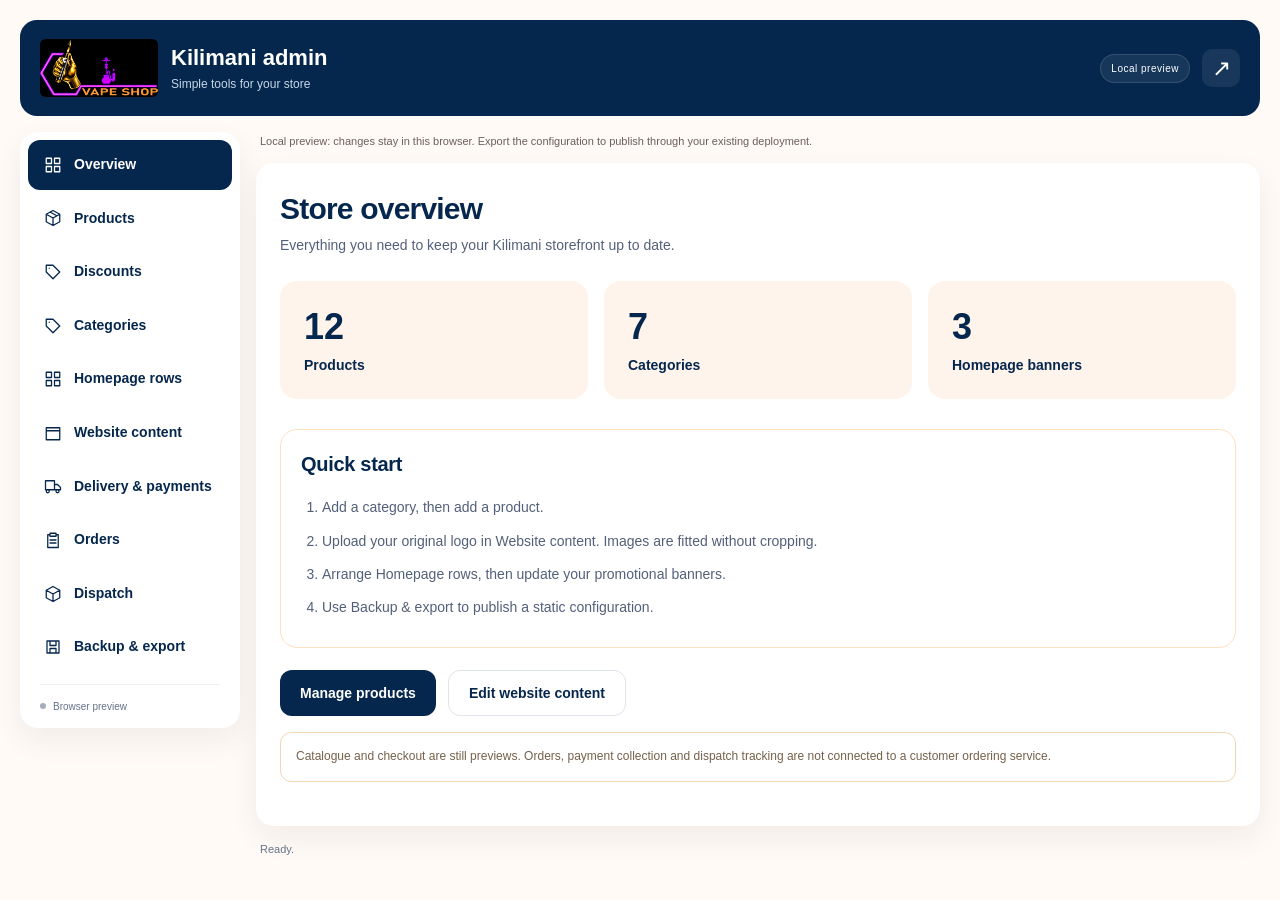
==== admin.html @ 934da6fd "Revert "Use published storefront content consistently across devices" This reverts commit 2701a84962" ====
<!doctype html>
<html lang="en"><head><meta charset="utf-8"><meta name="viewport" content="width=device-width,initial-scale=1"><meta name="robots" content="noindex,nofollow"><title>Kilimani · Store administration</title><link rel="stylesheet" href="admin.css?v=20261014-banner-only"></head>
<body><a class="skip-link" href="#adminMain">Skip to content</a><div class="admin-shell"><header class="admin-header"><a href="index.html" class="admin-brand"><span id="adminLogo" class="admin-logo">K<span>V</span></span><span>Kilimani admin<small>Simple tools for your store</small></span></a><div class="header-actions"><span id="modeBadge" class="mode-badge">Loading…</span><a href="index.html" class="header-icon" aria-label="View storefront">↗</a><button id="logoutButton" class="header-icon" aria-label="Sign out" hidden>⇥</button></div></header>
<div class="admin-layout"><aside class="admin-sidebar"><nav aria-label="Store administration" id="adminNav"></nav><div class="sidebar-bottom"><span class="sidebar-dot"></span><span id="connectionLabel">Checking connection</span></div></aside><main id="adminMain" class="admin-main" tabindex="-1"><div id="modeNotice" class="mode-notice" role="status"></div><section id="serverAccess" class="login-card" hidden><h2>Sign in to manage your store</h2><p id="serverMessage"></p><form id="loginForm"><label for="adminPassword">Admin password</label><div class="login-controls"><input id="adminPassword" type="password" autocomplete="current-password" required><button class="button">Sign in</button></div></form></section><section id="panel" class="panel" aria-live="off"></section><div class="admin-status" id="status" role="status" aria-live="polite">Ready.</div></main></div></div><div id="toast" role="status" hidden></div><script src="store-model.js?v=20261014-banner-only"></script><script src="store-config.js?v=20261014-banner-only"></script><script src="admin.js?v=20261014-banner-only"></script></body></html>
---- admin.css ----
:root{--navy:#05274d;--paper:#fffaf6;--peach:#fff4eb;--orange:#ff650d;--red:#e81910;--muted:#65748a;--border:#dfe4eb;font-family:Arial,Helvetica,sans-serif;color:var(--navy);background:var(--paper)}*{box-sizing:border-box}body{margin:0}button,input,select,textarea{font:inherit}button,a,input,select,textarea{touch-action:manipulation}button{cursor:pointer}a{color:inherit;text-decoration:none}button:disabled{opacity:.55;cursor:not-allowed}h1,h2,h3,p{margin-top:0}button:focus-visible,a:focus-visible,input:focus-visible,textarea:focus-visible,select:focus-visible,summary:focus-visible{outline:3px solid #ff9a47;outline-offset:3px}.skip-link{position:absolute;top:-100px}.skip-link:focus{top:0;left:0;z-index:100;background:white;padding:15px}.admin-shell{max-width:1320px;padding:20px;margin:0 auto}.admin-header{background:var(--navy);color:white;border-radius:17px;padding:19px 20px;display:flex;justify-content:space-between;gap:20px;align-items:center;min-height:85px}.admin-brand{display:flex;align-items:center;gap:13px;font-weight:800;font-size:22px}.admin-brand small{display:block;font-size:12px;font-weight:400;margin-top:6px;color:#c5d6e8}.admin-logo{width:48px;height:48px;border:1px solid #ffffff40;border-radius:10px;display:flex;align-items:center;justify-content:center;font-size:28px}.admin-logo>span{color:#ff902a;font-size:18px}.admin-logo.has-image{width:118px;height:58px;border:0;background:#000;border-radius:6px;overflow:hidden}.admin-logo img{width:100%;height:100%;object-fit:contain}.header-actions{display:flex;gap:12px;align-items:center}.mode-badge{font-size:10px;letter-spacing:.5px;background:#ffffff13;border:1px solid #ffffff20;padding:8px 10px;border-radius:20px}.header-icon{display:grid;place-items:center;border:0;background:#ffffff13;color:white;border-radius:10px;width:38px;height:38px;font-size:23px}.admin-layout{display:grid;grid-template-columns:220px minmax(0,1fr);gap:16px;margin-top:16px;align-items:start}.admin-sidebar{position:sticky;top:16px;background:white;border-radius:18px;padding:8px;box-shadow:0 12px 30px #1d1a1710}.admin-sidebar nav{display:flex;flex-direction:column;gap:4px}.nav-item{display:flex;gap:12px;align-items:center;text-align:left;border:0;background:white;color:var(--navy);font-weight:700;padding:15px 16px;font-size:14px;min-height:49px;border-radius:12px;line-height:1.4;width:100%}.nav-item svg{width:18px;height:18px;flex-shrink:0;stroke:currentColor;fill:none;stroke-width:1.7;stroke-linecap:round;stroke-linejoin:round}.nav-item:hover{background:var(--peach)}.nav-item[aria-current=page]{background:var(--navy);color:white}.nav-count{margin-left:auto;background:#e9212a;color:white;font-size:10px;padding:2px 6px;border-radius:12px}.sidebar-bottom{border-top:1px solid #f0f0f0;margin:12px 12px 0;padding:16px 0 8px;font-size:10px;color:var(--muted);display:flex;gap:7px;align-items:center}.sidebar-dot{width:6px;height:6px;border-radius:50%;background:#a5adba}.sidebar-dot.connected{background:#35a46b}.admin-main{min-width:0}.panel{background:white;border-radius:18px;padding:28px 24px;box-shadow:0 12px 30px #1d1a1710;min-height:500px}.panel-header{display:flex;gap:20px;align-items:center;justify-content:space-between;margin-bottom:24px}.panel h1{font-size:30px;letter-spacing:-.8px;font-weight:850;margin-bottom:7px;line-height:1.2}.panel-description{font-size:14px;line-height:1.7;color:#536079;margin:0}.panel h2{font-size:20px;letter-spacing:-.3px;margin-bottom:15px}.panel h3{font-size:16px;margin-bottom:10px}.stat-grid{display:grid;grid-template-columns:repeat(3,1fr);gap:16px;margin:24px 0 30px}.stat-card{background:var(--peach);border-radius:17px;padding:25px 24px}.stat-card strong{font-size:36px;font-weight:850;display:block;margin-bottom:8px}.stat-card span{font-size:14px;font-weight:700}.quick-start{border:1px solid #ffe1c1;border-radius:17px;padding:23px 20px}.quick-start ol{padding-left:21px;margin:0}.quick-start li{font-size:14px;line-height:1.8;padding:4px 0;color:#536079}.overview-links{display:flex;flex-wrap:wrap;gap:12px;margin-top:22px}.button{border:0;background:linear-gradient(var(--red),var(--orange));color:white;border-radius:12px;padding:14px 20px;font-size:14px;font-weight:750;display:inline-flex;align-items:center;justify-content:center;gap:8px;min-height:45px}.button.secondary{background:var(--navy)}.button.ghost{background:white;color:var(--navy);border:1px solid var(--border)}.button.small{padding:9px 14px;font-size:12px;min-height:36px}.text-button{background:none;border:0;padding:5px;font-weight:700;font-size:13px;color:var(--navy)}.text-button.danger{color:#df1818}.form-box{background:var(--peach);border-radius:17px;padding:20px 16px;margin-bottom:24px}.form-grid{display:grid;grid-template-columns:1fr 1fr;gap:19px 14px}.field{min-width:0;display:flex;flex-direction:column;gap:7px;font-size:14px;font-weight:700}.field.full{grid-column:1/-1}.field input:not([type=checkbox]):not([type=file]),.field select,.field textarea,.login-controls input,.list-toolbar input,.list-toolbar select{width:100%;border:1px solid var(--border);border-radius:12px;background:white;color:var(--navy);padding:13px 12px;min-height:48px;outline-offset:2px}.field textarea{min-height:95px;resize:vertical;font-size:13px;line-height:1.7;font-weight:400}.field input[type=file]{font-size:12px;max-width:100%;font-weight:400}.field input[type=color]{padding:3px!important;height:48px}.field select[multiple]{min-height:165px;font-size:13px;line-height:1.8;font-weight:400}.field small,.helper{font-size:11px;line-height:1.7;color:var(--muted);font-weight:400}.checkbox{font-size:13px;font-weight:700;display:inline-flex;gap:8px;align-items:center;cursor:pointer}.checkbox input{accent-color:#0879f9;width:14px;height:14px}.form-actions{display:flex;gap:10px;flex-wrap:wrap;align-items:center;margin-top:20px}.checkbox-row{display:flex;flex-wrap:wrap;gap:20px;margin-top:20px}.collection-list{display:flex;flex-direction:column;gap:9px}.collection-item{border:1px solid var(--border);border-radius:12px;display:flex;align-items:center;padding:14px 13px;gap:13px}.item-image{width:48px;height:48px;object-fit:contain;background:#f6f3ef;flex-shrink:0}.item-placeholder{width:48px;height:48px;background:var(--peach);display:grid;place-items:center;border-radius:5px;font-size:18px;flex-shrink:0}.item-copy{flex:1;min-width:0}.item-copy strong{font-size:13px;overflow-wrap:anywhere}.item-copy p{font-size:11px;margin:5px 0 0;line-height:1.6;color:var(--muted)}.item-actions{display:flex;gap:3px;align-items:center;flex-shrink:0}.tag{display:inline-block;padding:3px 7px;border-radius:15px;font-size:9px;margin-left:6px;font-weight:400;background:#f1f6f2;color:#36704b}.tag.draft{background:#f6eee6;color:#90662e}.list-toolbar{display:flex;gap:12px;margin:0 0 18px}.list-toolbar input{flex:1;font-size:13px}.list-toolbar select{width:auto;font-size:12px}.empty-state{padding:45px 25px;text-align:center;border:1px dashed #d9dde3;border-radius:14px;color:var(--muted);font-size:13px;line-height:1.8}.empty-state h2{color:var(--navy)}.mode-notice{padding:0 4px 12px;font-size:11px;line-height:1.7;color:#68605b}.mode-notice:empty{display:none}.admin-status{font-size:11px;color:var(--muted);line-height:1.7;padding:14px 4px;min-height:45px}.admin-status.error{color:#b5221d}.login-card{background:white;padding:22px;border-radius:17px;border:1px solid #ffe1c1;margin-bottom:16px}.login-card h2{font-size:20px}.login-card p{font-size:12px;line-height:1.8;color:var(--muted)}.login-card label{font-size:12px;display:block;margin-bottom:7px;font-weight:700}.login-controls{display:flex;gap:12px}.login-controls input{flex:1;min-width:0}.section-divider{border-top:1px solid #edf0f4;padding-top:25px;margin-top:30px}.image-preview{display:flex;align-items:center;gap:12px;margin:10px 0}.image-preview img{width:150px;height:85px;object-fit:contain;background:#f0ede8;border:1px solid var(--border);border-radius:7px}.image-preview.logo img{width:200px;height:110px;background:#000}.image-preview small{font-weight:400;font-size:11px;line-height:1.6;max-width:230px}.banner-list{display:grid;grid-template-columns:repeat(3,minmax(0,1fr));gap:12px}.banner-card{border:1px solid var(--border);border-radius:12px;overflow:hidden}.banner-card img,.banner-card .banner-preview{width:100%;height:100px;object-fit:contain;background:#10121a}.banner-preview{display:flex;align-items:center;justify-content:center;color:#d9bd83;padding:15px;font-size:13px;text-align:center}.banner-card .item-copy{padding:12px}.banner-card .item-actions{padding:0 7px 10px}.notice-box{padding:13px 15px;border:1px solid #f1d7b3;border-radius:11px;font-size:12px;line-height:1.8;color:#75614b;margin:16px 0}.settings-group{border:1px solid var(--border);border-radius:14px;padding:20px;margin-bottom:25px}.settings-group>h2{font-size:17px}.status-dot{color:#38865b}.advanced-json{width:100%;height:350px;font-family:monospace;font-size:12px;padding:15px;line-height:1.7;border:1px solid var(--border);border-radius:10px}.band-grid{display:grid;grid-template-columns:1fr 1fr 1fr auto;gap:10px;margin-bottom:12px;align-items:end}.band-grid .field{font-size:12px}.band-grid input{min-height:42px!important}.orders-count{font-weight:700}.order-status{padding:7px;border:1px solid var(--border);border-radius:8px;font-size:12px}.logo-note{font-size:12px;line-height:1.8;color:var(--muted)}#toast{position:fixed;bottom:24px;right:24px;background:var(--navy);color:white;border-radius:12px;padding:15px 20px;font-size:12px;max-width:calc(100vw - 32px);box-shadow:0 4px 20px #0002;z-index:40}.field-error{color:#bd2424;font-size:12px}[hidden]{display:none!important}@media(max-width:1000px){.admin-shell{padding:12px}.admin-layout{grid-template-columns:190px minmax(0,1fr);gap:12px}.nav-item{padding:13px 11px;font-size:12px;gap:9px}.panel{padding:24px 18px}.stat-card{padding:22px 16px}.stat-card span{font-size:12px}.banner-list{grid-template-columns:repeat(2,minmax(0,1fr))}}@media(max-width:700px){.admin-shell{padding:10px}.admin-header{padding:15px;border-radius:13px}.admin-brand{font-size:17px;gap:9px}.admin-brand small{font-size:10px}.admin-logo{width:35px;height:35px;font-size:22px}.admin-logo.has-image{width:85px;height:43px}.header-actions{gap:7px}.mode-badge{font-size:8px;padding:6px}.header-icon{width:31px;height:31px}.admin-layout{grid-template-columns:1fr;margin-top:10px}.admin-sidebar{position:static;padding:6px;border-radius:13px}.admin-sidebar nav{flex-direction:row;overflow-x:auto;gap:5px;padding-bottom:3px}.nav-item{width:auto;white-space:nowrap;min-height:41px;font-size:11px;gap:7px;padding:11px}.nav-item svg{width:15px;height:15px}.sidebar-bottom{display:none}.panel{border-radius:14px;padding:22px 16px;min-height:450px}.panel h1{font-size:25px}.panel-header{gap:12px;align-items:start}.panel-description{font-size:12px}.stat-grid{gap:8px;margin-top:20px}.stat-card{padding:18px 12px;border-radius:12px}.stat-card strong{font-size:27px}.stat-card span{font-size:10px}.form-grid{grid-template-columns:1fr;gap:17px}.field.full{grid-column:auto}.form-box{padding:18px 13px}.field{font-size:12px}.field input,.field select{font-size:13px}.button{font-size:12px;padding:12px 16px}.panel-header>.button{font-size:10px;padding:10px 12px;white-space:nowrap;min-height:37px}.collection-item{padding:11px 10px;gap:10px;flex-wrap:wrap}.item-copy strong{font-size:12px}.item-actions{margin-left:auto}.text-button{font-size:11px}.item-image,.item-placeholder{width:40px;height:40px}.quick-start{padding:18px 15px}.quick-start li{font-size:12px}.login-controls{flex-direction:column}.login-card{padding:18px}.banner-list{grid-template-columns:1fr 1fr;gap:9px}.band-grid{grid-template-columns:1fr 1fr;gap:9px;border-bottom:1px solid var(--border);padding-bottom:15px}.settings-group{padding:16px 13px}.list-toolbar{flex-wrap:wrap}.list-toolbar input{flex-basis:100%}.image-preview{align-items:start;flex-wrap:wrap}.image-preview.logo img{width:180px;height:100px}#toast{bottom:12px;right:12px}.notice-box{font-size:11px}.checkbox-row{gap:15px}}@media(prefers-reduced-motion:reduce){*{scroll-behavior:auto!important;transition:none!important}}
.content-jumps{display:flex;gap:10px;flex-wrap:wrap;margin:-5px 0 22px}.content-jumps a{font-size:12px;padding:9px 14px;border:1px solid var(--border);border-radius:20px;background:var(--paper)}.content-jumps a:hover{background:var(--peach)}.settings-group,#bannerForm,#faqEditors{scroll-margin-top:20px}
.admin-sidebar{min-width:0}@media(max-width:500px){.mode-badge{display:none}.admin-header{gap:10px}.admin-brand{font-size:16px}.admin-brand small{font-size:9px}.admin-logo.has-image{width:65px;height:37px}.header-actions{flex-shrink:0}}
.item-image,.image-preview:not(.logo) img{background:#fff}
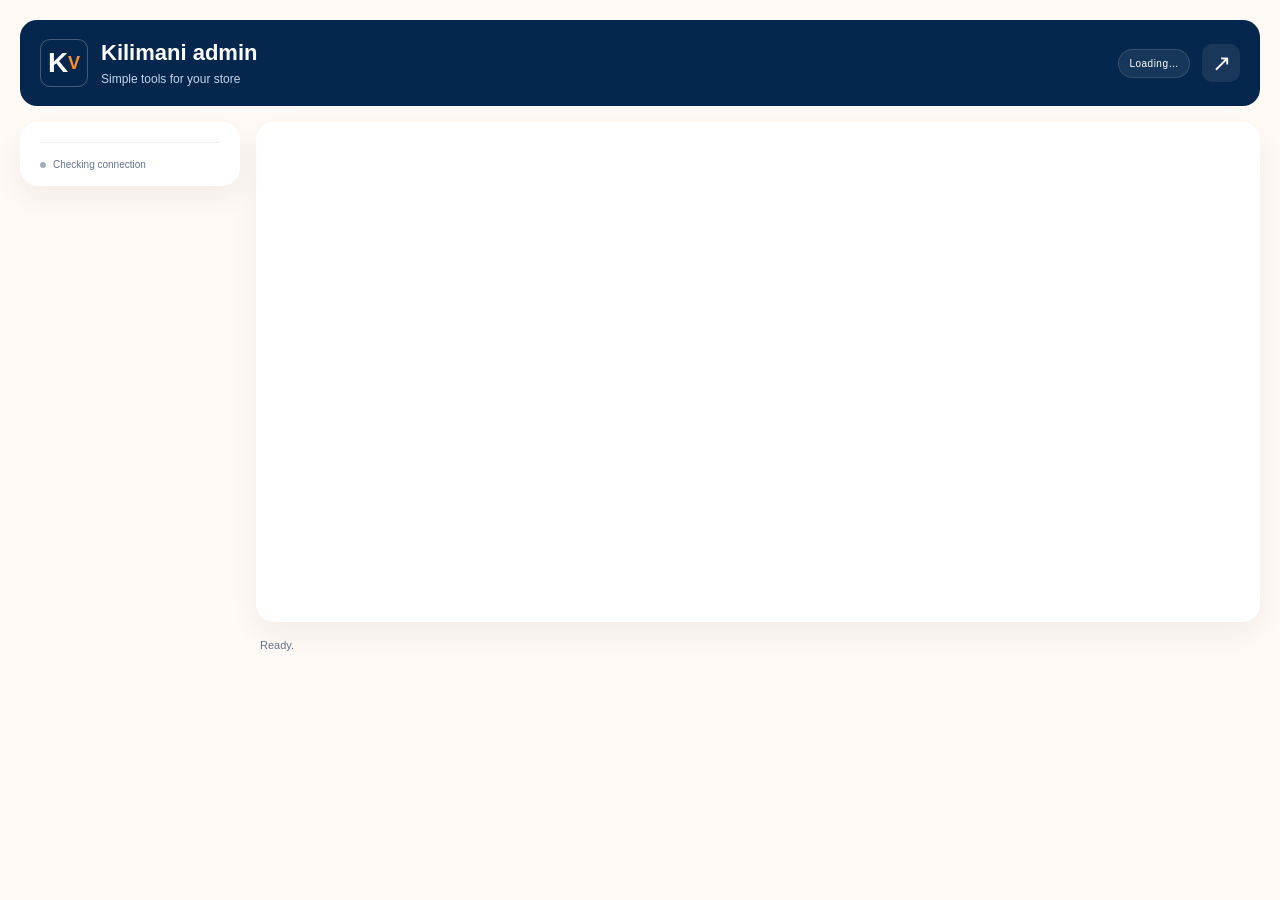
==== commit e508cb39: "Restore original saved store configuration for admin.html" ====
--- a/admin.html
+++ b/admin.html
@@ -1,4 +1,4 @@
 <!doctype html>
-<html lang="en"><head><meta charset="utf-8"><meta name="viewport" content="width=device-width,initial-scale=1"><meta name="robots" content="noindex,nofollow"><title>Kilimani · Store administration</title><link rel="stylesheet" href="admin.css?v=20261014-banner-only"></head>
+<html lang="en"><head><meta charset="utf-8"><meta name="viewport" content="width=device-width,initial-scale=1"><meta name="robots" content="noindex,nofollow"><title>Kilimani · Store administration</title><link rel="stylesheet" href="admin.css?v=20261014-image-preview"></head>
 <body><a class="skip-link" href="#adminMain">Skip to content</a><div class="admin-shell"><header class="admin-header"><a href="index.html" class="admin-brand"><span id="adminLogo" class="admin-logo">K<span>V</span></span><span>Kilimani admin<small>Simple tools for your store</small></span></a><div class="header-actions"><span id="modeBadge" class="mode-badge">Loading…</span><a href="index.html" class="header-icon" aria-label="View storefront">↗</a><button id="logoutButton" class="header-icon" aria-label="Sign out" hidden>⇥</button></div></header>
-<div class="admin-layout"><aside class="admin-sidebar"><nav aria-label="Store administration" id="adminNav"></nav><div class="sidebar-bottom"><span class="sidebar-dot"></span><span id="connectionLabel">Checking connection</span></div></aside><main id="adminMain" class="admin-main" tabindex="-1"><div id="modeNotice" class="mode-notice" role="status"></div><section id="serverAccess" class="login-card" hidden><h2>Sign in to manage your store</h2><p id="serverMessage"></p><form id="loginForm"><label for="adminPassword">Admin password</label><div class="login-controls"><input id="adminPassword" type="password" autocomplete="current-password" required><button class="button">Sign in</button></div></form></section><section id="panel" class="panel" aria-live="off"></section><div class="admin-status" id="status" role="status" aria-live="polite">Ready.</div></main></div></div><div id="toast" role="status" hidden></div><script src="store-model.js?v=20261014-banner-only"></script><script src="store-config.js?v=20261014-banner-only"></script><script src="admin.js?v=20261014-banner-only"></script></body></html>
+<div class="admin-layout"><aside class="admin-sidebar"><nav aria-label="Store administration" id="adminNav"></nav><div class="sidebar-bottom"><span class="sidebar-dot"></span><span id="connectionLabel">Checking connection</span></div></aside><main id="adminMain" class="admin-main" tabindex="-1"><div id="modeNotice" class="mode-notice" role="status"></div><section id="serverAccess" class="login-card" hidden><h2>Sign in to manage your store</h2><p id="serverMessage"></p><form id="loginForm"><label for="adminPassword">Admin password</label><div class="login-controls"><input id="adminPassword" type="password" autocomplete="current-password" required><button class="button">Sign in</button></div></form></section><section id="panel" class="panel" aria-live="off"></section><div class="admin-status" id="status" role="status" aria-live="polite">Ready.</div></main></div></div><div id="toast" role="status" hidden></div><script src="store-model.js?v=20261014-compact-basket"></script><script src="store-config.js.js?v=20261014-restore-original"></script><script src="draft-storage.js?v=20261014-storage"></script><script src="admin.js?v=20261014-horizontal-categories"></script></body></html>
--- a/admin.css
+++ b/admin.css
@@ -2,3 +2,8 @@
 .content-jumps{display:flex;gap:10px;flex-wrap:wrap;margin:-5px 0 22px}.content-jumps a{font-size:12px;padding:9px 14px;border:1px solid var(--border);border-radius:20px;background:var(--paper)}.content-jumps a:hover{background:var(--peach)}.settings-group,#bannerForm,#faqEditors{scroll-margin-top:20px}
 .admin-sidebar{min-width:0}@media(max-width:500px){.mode-badge{display:none}.admin-header{gap:10px}.admin-brand{font-size:16px}.admin-brand small{font-size:9px}.admin-logo.has-image{width:65px;height:37px}.header-actions{flex-shrink:0}}
 .item-image,.image-preview:not(.logo) img{background:#fff}
+
+/* Keep selected artwork legible, fitted in full, before it is saved. */
+.image-preview,.image-preview.logo{align-items:center}
+.image-preview img,.image-preview.logo img{width:min(100%,320px);height:180px;object-fit:contain;background:#fff;padding:10px;filter:none;opacity:1;mix-blend-mode:normal}
+.banner-card img{background:#fff;object-fit:contain;filter:none;opacity:1}
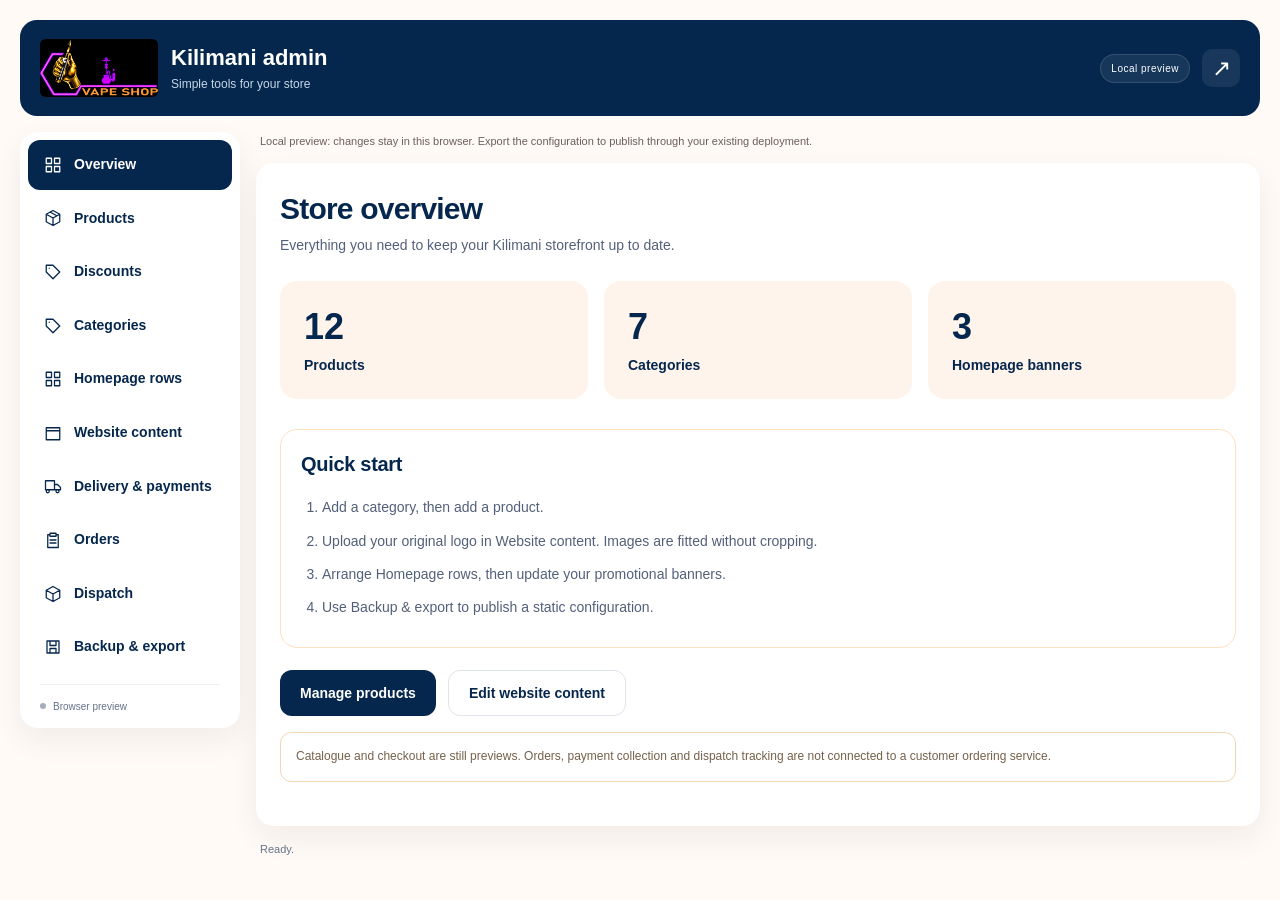
==== commit 6d91677f: "Fix blank shop: load lightweight bootstrap and read full images from Supabase" ====
--- a/admin.html
+++ b/admin.html
@@ -1,4 +1,4 @@
 <!doctype html>
 <html lang="en"><head><meta charset="utf-8"><meta name="viewport" content="width=device-width,initial-scale=1"><meta name="robots" content="noindex,nofollow"><title>Kilimani · Store administration</title><link rel="stylesheet" href="admin.css?v=20261014-image-preview"></head>
 <body><a class="skip-link" href="#adminMain">Skip to content</a><div class="admin-shell"><header class="admin-header"><a href="index.html" class="admin-brand"><span id="adminLogo" class="admin-logo">K<span>V</span></span><span>Kilimani admin<small>Simple tools for your store</small></span></a><div class="header-actions"><span id="modeBadge" class="mode-badge">Loading…</span><a href="index.html" class="header-icon" aria-label="View storefront">↗</a><button id="logoutButton" class="header-icon" aria-label="Sign out" hidden>⇥</button></div></header>
-<div class="admin-layout"><aside class="admin-sidebar"><nav aria-label="Store administration" id="adminNav"></nav><div class="sidebar-bottom"><span class="sidebar-dot"></span><span id="connectionLabel">Checking connection</span></div></aside><main id="adminMain" class="admin-main" tabindex="-1"><div id="modeNotice" class="mode-notice" role="status"></div><section id="serverAccess" class="login-card" hidden><h2>Sign in to manage your store</h2><p id="serverMessage"></p><form id="loginForm"><label for="adminPassword">Admin password</label><div class="login-controls"><input id="adminPassword" type="password" autocomplete="current-password" required><button class="button">Sign in</button></div></form></section><section id="panel" class="panel" aria-live="off"></section><div class="admin-status" id="status" role="status" aria-live="polite">Ready.</div></main></div></div><div id="toast" role="status" hidden></div><script src="store-model.js?v=20261014-compact-basket"></script><script src="store-config.js.js?v=20261014-restore-original"></script><script src="draft-storage.js?v=20261014-storage"></script><script src="admin.js?v=20261014-horizontal-categories"></script></body></html>
+<div class="admin-layout"><aside class="admin-sidebar"><nav aria-label="Store administration" id="adminNav"></nav><div class="sidebar-bottom"><span class="sidebar-dot"></span><span id="connectionLabel">Checking connection</span></div></aside><main id="adminMain" class="admin-main" tabindex="-1"><div id="modeNotice" class="mode-notice" role="status"></div><section id="serverAccess" class="login-card" hidden><h2>Sign in to manage your store</h2><p id="serverMessage"></p><form id="loginForm"><label for="adminPassword">Admin password</label><div class="login-controls"><input id="adminPassword" type="password" autocomplete="current-password" required><button class="button">Sign in</button></div></form></section><section id="panel" class="panel" aria-live="off"></section><div class="admin-status" id="status" role="status" aria-live="polite">Ready.</div></main></div></div><div id="toast" role="status" hidden></div><script src="store-model.js?v=20261014-compact-basket"></script><script src="store-config.js?v=20261014-supabase-fast"></script><script src="draft-storage.js?v=20261014-storage"></script><script src="admin.js?v=20261014-horizontal-categories"></script></body></html>
